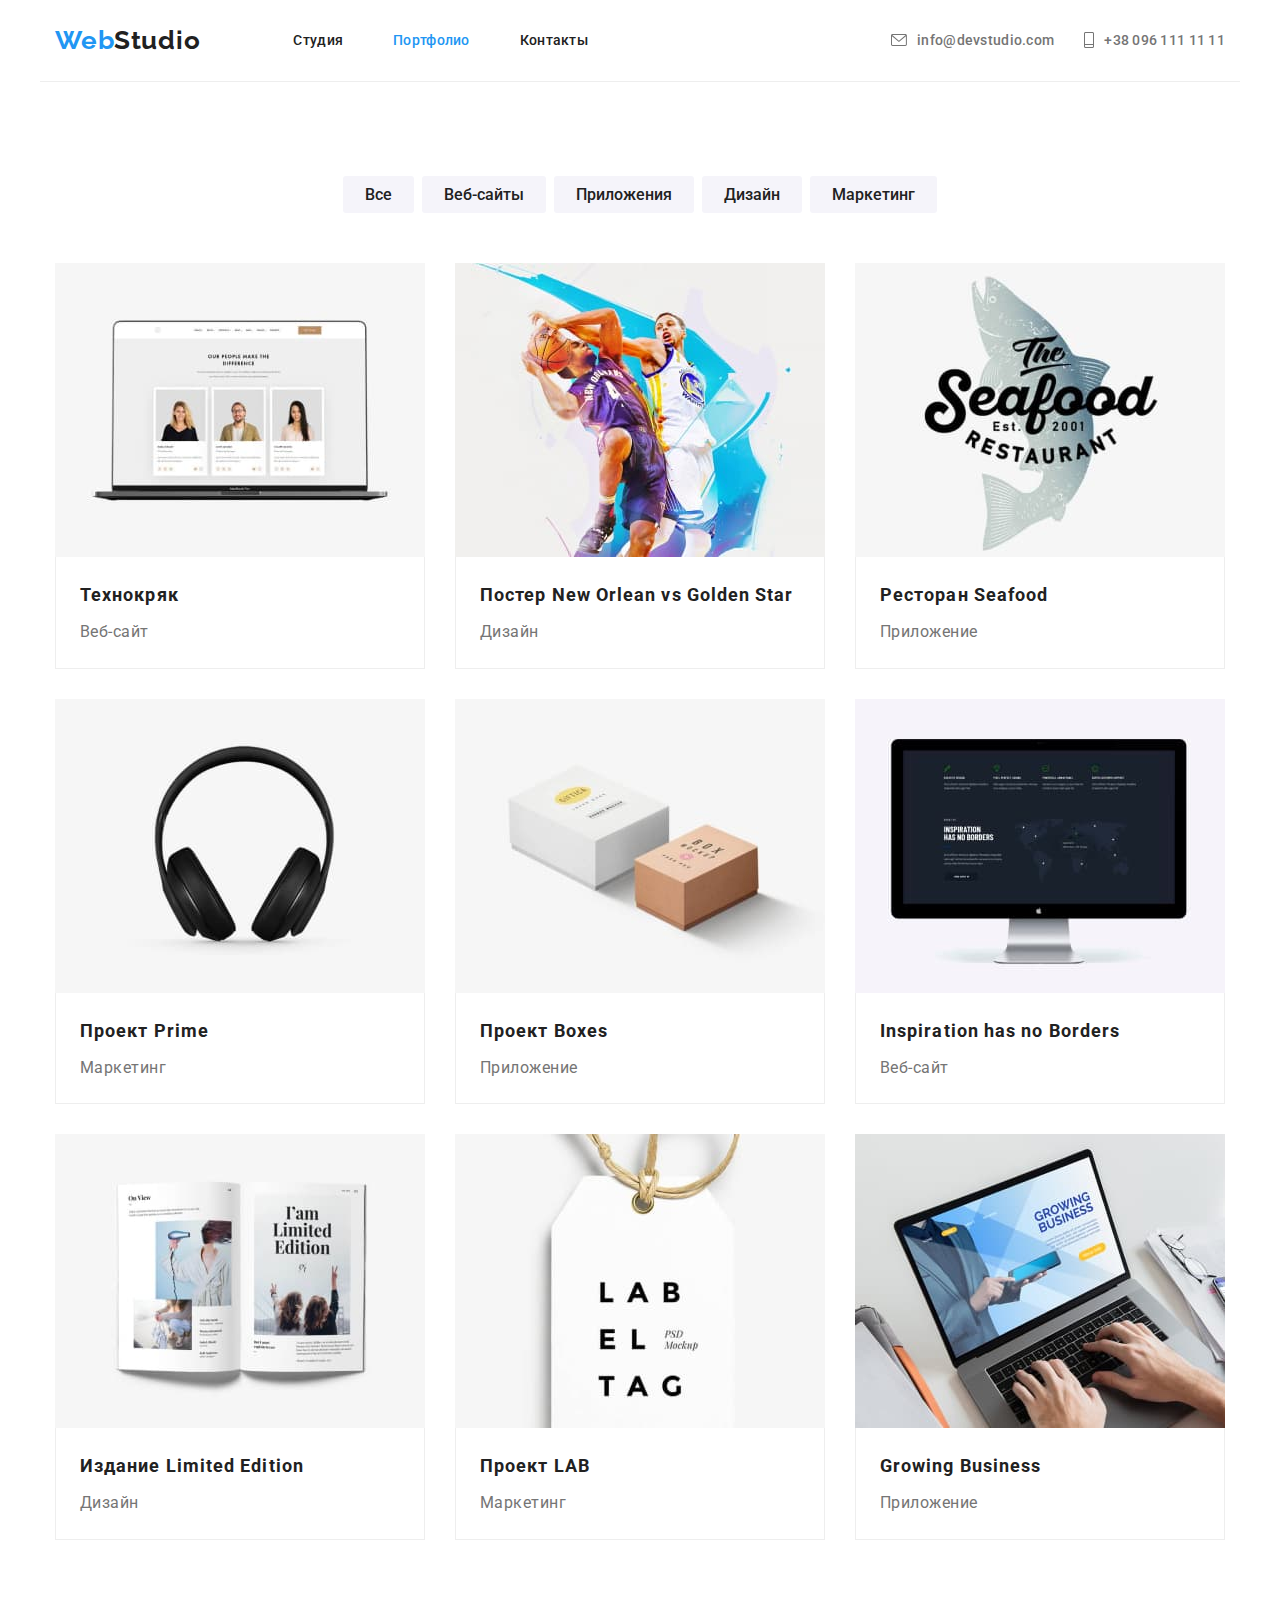
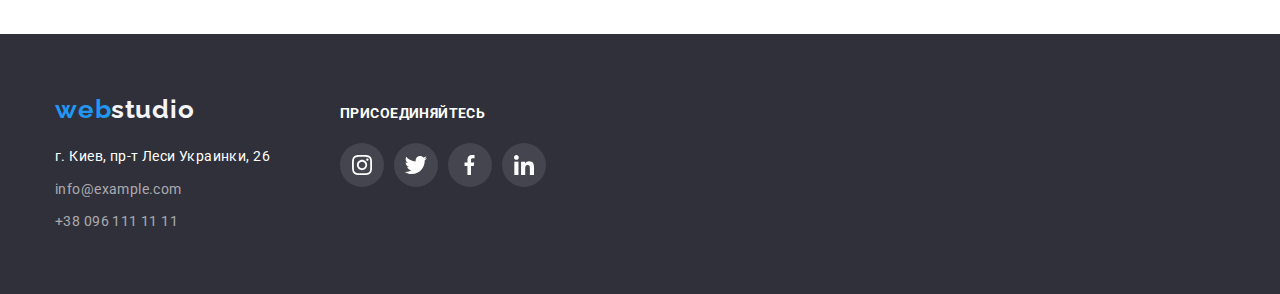
==== portfolio.html @ 308a7eef "структура сайта" ====
<!DOCTYPE html>
<html lang="ru">
<head>
    <meta charset="UTF-8">
    <meta http-equiv="X-UA-Compatible" content="IE=edge">
    <meta name="viewport" content="width=device-width, initial-scale=1.0">
    <title>portfolio</title>
    <link href="https://fonts.googleapis.com/css2?family=Raleway:wght@700&family=Roboto:wght@400;500;700;900&display=swap"
        rel="stylesheet">
    <link rel="stylesheet" href="https://cdnjs.cloudflare.com/ajax/libs/modern-normalize/1.1.0/modern-normalize.min.css">
    <link rel="stylesheet" href="./css/style.css">
</head>
<body class="page">

    <!-- Шапка сайта-->
<header class="header">
    <div class="container header">
    <nav class="main-nav">

        <a href="./index.html"> 
            <span class="logo-accent" >Web</span>
            <span class="logo-black" >Studio</span>
        </a>

        <ul class="site-nav">
            <li class="item"><a class="link" href="./index.html">Студия</a></li>
            <li class="item"><a id="portfolio" class="link" href="./portfolio.html">Портфолио</a></li>
            <li class="item"><a class="link" href="">Контакты</a></li>
        </ul>
    </nav>
    <ul class="contact ">
        <li class="contact-list">
            <a class="contact-link" href="mailto:info@devstudio.com">
                <svg class="icon-massage" width="16px" height="12px">
                    <use class="icon-contact " href="./images/icons.svg/contact.svg#massage" height:20px> </use>
                </svg>
                info@devstudio.com
            </a>
        </li>
    
        <li class="contact-list">
            <a class="contact-link" href="tel:+380961111111">
                <svg class="icon-massage" width="10" height="16px">
                    <use class="icon-contact" href="./images/icons.svg/contact.svg#telefon"></use>
                </svg>
                +38 096 111 11 11
            </a>
        </li>
    </ul>
</div>
</header>
    <main>
        <!-- Фильтр-->
    <section class="section">
        <div class="container">
        <h1 class="section-title visually-hidden">Фильтр</h1>
    <ul class="flex-button">
        <li class="item"><button class="buttons" type="button">Все</button></li>
        <li class="item"><button class="buttons" type="button">Веб-сайты</button></li>
        <li class="item"><button class="buttons" type="button">Приложения</button></li>
        <li class="item"><button class="buttons" type="button">Дизайн</button></li>
        <li class="item"><button class="buttons" type="button">Маркетинг</button></li>
    </ul>

            <ul class="features">
                <li class="flex-element">
                    <a class="flex-link" href="./index.html">
                        <img src="./images/images-portfiloi/1.jpg" alt="Ноутбук с загруженным веб-сайтом" width="370" height="294">
                        <div class="box">
                            <h2 class="features-title">Технокряк</h2>
                            <p class="features-text">Веб-сайт</p>
                        </div>
                    </a>
                </li>
            
                <li class="flex-element">
                    <a class="flex-link" href="./index.html">
                        <img src="./images/images-portfiloi/2.jpg" alt="2 баскетбольных игрока" width="370" height="294">
                        <div class="box">
                            <h2 class="features-title">Постер New Orlean vs Golden Star</h2>
                            <p class="features-text">Дизайн</p>
                        </div>
                    </a>
                </li>
            
                <li class="flex-element">
                    <a class="flex-link" href="./index.html">
                        <img src="./images/images-portfiloi/3.jpg" alt="Рыба с названием" width="370" height="294">
                        <div class="box">
                            <h2 class="features-title">Ресторан Seafood</h2>
                            <p class="features-text">Приложение</p>
                        </div>
                    </a>
                </li>
            
                <li class="flex-element">
                    <a class="flex-link" href="./index.html">
                        <img src="./images/images-portfiloi/4.jpg" alt="Наушники" width="370" height="294">
                        <div class="box">
                            <h2 class="features-title">Проект Prime</h2>
                            <p class="features-text">Маркетинг</p>
                        </div>
                    </a>
                </li>
            
                <li class="flex-element">
                    <a class="flex-link" href="./index.html">
                        <img src="./images/images-portfiloi/5.jpg" alt="Белая и коричневая коробки" width="370" height="294">
                        <div class="box">
                            <h2 class="features-title">Проект Boxes</h2>
                            <p class="features-text">Приложение</p>
                        </div>
                    </a>
                </li>
            
                <li class="flex-element">
                    <a class="flex-link" href="./index.html">
                        <img src="./images/images-portfiloi/6.jpg" alt="Компютер Mac с загруженой веб-страницей" width="370"
                            height="294">
                        <div class="box">
                            <h2 class="features-title">Inspiration has no Borders</h2>
                            <p class="features-text">Веб-сайт</p>
                        </div>
                    </a>
                </li>
            
                <li class="flex-element">
                    <a class="flex-link" href="./index.html">
                        <img src="./images/images-portfiloi/7.jpg" alt="Журнал" width="370" height="294">
                        <div class="box">
                            <h2 class="features-title">Издание Limited Edition</h2>
                            <p class="features-text">Дизайн</p>
                        </div>
                    </a>
                </li>
            
                <li class="flex-element">
                    <a class="flex-link"  href="./index.html">
                        <img src="./images/images-portfiloi/8.jpg" alt="Визитка" width="370" height="294">
                        <div class="box">
                            <h2 class="features-title">Проект LAB</h2>
                            <p class="features-text">Маркетинг</p>
                        </div>
                    </a>
            
                </li>
            
                <li class="flex-element">
                    <a class="flex-link" href="./index.html">
                        <img src="./images/images-portfiloi/9.jpg" alt="Человек за ноутбуком" width="370" height="294">
                        <div class="box">
                            <h2 class="features-title">Growing Business</h2>
                            <p class="features-text">Приложение</p>
                        </div>
                    </a>
                </li>
            </ul>
        </div>
    </section>
        <!--Список-->

   </main>

   <!-- Футер-->
   <footer class="footer">
    <div class="container container-footer">

        <div class="lili">
        <a href="./index.html">
            <span class="logo-accent">web</span>
            <span class="logo-white">studio</span>
        </a>
    <address class="address">
        <ul class="footer-list">
          <li class="item"><a class="adress" target="_blank" rel="noopener noreferrer">г. Киев, пр-т
              Леси Украинки, 26</a> </li>
          <li class="item"><a class="info" href="mailto:info@devstudio.com">info@example.com</a> </li>
          <li class="item"><a class="info" href="tel:+380961111111">+38 096 111 11 11</a> </li>
        </ul>
        </div>

        <div class="lele">
            <h2 class="title-footer">Присоединяйтесь</h2>
        <ul class="socials-list">
            
        <li class="socials-li">
            <a class="link-footer" href="">
        <svg class="icon-footer" wight="20px" height="20px">
            <use href="./images/icons.svg/networks.svg#instagram"> </use>
        </svg>
            </a>
        </li>


        <li class="socials-li">
            <a class="link-footer" href="">
        <svg class="icon-footer" wight="20px" height="20px" >
            <use href="./images/icons.svg/networks.svg#twitter">  </use>
        </svg>
            </a>
        </li>
        
        <li class="socials-li">
            <a class="link-footer" href="">
            <svg class="icon-footer" wight="20px" height="20px" >
                <use href="./images/icons.svg/networks.svg#facebook"> </use>
            </svg>
            </a>
        </li>

        <li class="socials-li">
            <a class="link-footer" href="">
            <svg class="icon-footer" wight="20px" height="20px" >
                <use href="./images/icons.svg/networks.svg#linkedin"></use>
            </svg>
            </a>

        </li>
        </ul>
    </div>
</div>
     </footer>
</body>
</html>
---- css/style.css ----
/* Основной цвет текста  color: #212121;      --title-text-color:#212121; */
/* вторичный текст контакты,абзац  color: #757575; --primari-text-color: #757575; */
/* цвет фона background: #FFFFFF;        --primari-white-color:#FFFFFF;*/
/* контакты в футере    --contact-footer: rgba(255, 255, 255, 0.6); */
/* цвет кнопок background: --accent-color: #2196F3;*/
/* цвет героя и футера     --hero-bgrcolor: #2F303A; */
/* фон кнопки в фильтре --button-filter: #F5F4FA; */
/* Кнопка героя ховер  --hover-button: #188ce8; */
/* border-box --border-box: #EEEEEE; */


:root {
--title-text-color: #212121;
--primari-text-color: #757575;
--primari-white-color:#FFFFFF;
--contact-footer: rgba(255, 255, 255, 0.6);
--accent-color: #2196F3;
--hero-bgrcolor: #2F303A;
--button-filter: #F5F4FA;
--hover-button: #188ce8;
--border-box: #EEEEEE;
--var--bg-icon: #afb1b8;
}


.page {
background-color: var(--primari-white-color);
color: var(--primari-text-color);
font-family: Roboto, sans-serif;
font-weight: 400;
font-size: 14px;
line-height: 1.17;
letter-spacing: 0.03em;
}


ul {
    list-style: none;
}


/* утилиты */

.container {
    width: 1200px;
    /* outline: 2px solid; */
    padding-left: 15px;
    padding-right: 15px;
    margin-left: auto;
    margin-right: auto;
}

.list {
    margin: 0;
    padding: 0;
    list-style: none;
}

/* Main-nav */
.main-nav {
    display: flex;
    align-items: center;
    justify-content: space-evenly;
}



/* header */

.container.header {
        display: flex;
        align-items: center;
        border-bottom: 1px solid var(--border-box);
}



.logo-accent,
.logo-black,
.logo-white {
    font-family: Raleway, sans-serif;
    font-weight: 700;
    font-size: 26px;
    line-height: 1.2;
    letter-spacing: 0.03em;
}

.logo-link:focus{
    fill: red;
}

.logo-accent {
    color: var(--accent-color);
    margin-right: -4px;
}
.logo-black {
    color: var(--title-text-color);
}

.logo-white {
    color: var(--button-filter);
}

/* site nav  */

.site-nav {
margin-bottom: 0;
margin-top: 0;
padding-left: 0;
display: flex;
margin-left: 93px;

}

/* .site-nav .item {
    background-color: tomato;
    
} */

.site-nav .item:not(:last-child) {
    margin-right: 50px;

}

.site-nav .link {
    color: var(--title-text-color);
    display: block;
    padding-top: 32px;
    padding-bottom: 32px;
    font-weight: 500;
    font-size: 14px;
    line-height: 1.2;
    letter-spacing: 0.02em;
}


.site-nav .link:hover,
.site-nav .link:focus {
    color: var(--accent-color);
}



#studio {
    color: var(--accent-color);
}

#portfolio {
    color: var(--accent-color);
}


/* Contact */


.contact {
    display: inline-flex;
    align-items: center;
    margin-bottom: 0;
    margin-top: 0;
    padding-left: 0;
    margin-left: auto;
    
}





.contact .item {
    padding: 32px 0px;
    margin: 0;

}

li.item.items {

    display: inline-flex;
    align-items: center;
}

.contact .contact-list + .contact-list {
    margin-left: 30px;
}


a.contact-link:hover,
.contact-link:focus {
    color: #188ce8;
    fill: #188ce8;
    /* background-color: #188ce8; */
}


/* .contact-link:hover {
    color: var(--accent-color);
} */

.contact-link{
    display: flex;
    align-items: center;
    color: #757575;
    fill: #757575;
    padding-top: 32px;
    padding-bottom: 32px;
    font-weight: 500;
        font-size: 14px;
        line-height: 16px;
        letter-spacing: 0.02em;
    
}


.icon-massage {
    margin-right: 10px;
    /* fill: currentColor; */
}


/* .items::before {
    display: inline-block;
    content: '';
    margin-right: 10px;
    width: 20px;
    height: 20px;
    background-size: contain;
    background-repeat:no-repeat;
    background-position: center;
}

li.item.items::before {
    fiil: red;
} */


/* .items:nth-child(1)::before {
    background-image: url(../images/icons.svg/massage.svg);
    width: 16px;
    height: 12px;
    
}



.items:nth-child(2)::before {
    background-image: url(../images/icons.svg/telefon.svg);
    width: 10px;
    height: 16px;
} */



/* .flex-feature::before {
    display: block;
    content: '';
    height: 120px;
    margin-bottom: 30px;
    background-size: 65.32px, contain;
    background-repeat: no-repeat;
    background-position: center;
    background-color: #F5F4FA;
} */







a {
    text-decoration: none
}

h1,
h2,
h3,
p {
    margin: 0;
}


/* Герой index */

.hero {
text-align: center;
padding-top: 200px;
padding-bottom: 200px;
margin-left: auto;
margin-right: auto;
background: #C4C4C4;
background-image: linear-gradient(to right,
rgba(47, 48, 58, 0.4),
rgba(47, 48, 58, 0.4)
), url(../images/images-portfiloi/hero.png);
background-repeat: no-repeat;
background-position: center;
background-size: cover;
max-width: 1600px;

}

.hero-title {
    color: var(--primari-white-color);
    font-weight: 900;
    font-size: 44px;
    line-height: 1.4;
    letter-spacing: 0.06em;
    text-align: center;
    text-transform: uppercase;
    width: 696px;
    margin-left: auto;
    margin-right: auto;
    margin-bottom: 30px;
}

/* Кнопки */

.flex-button .item + .item {
    margin-left: 8px;
}


.flex-button {
    display:flex;
    margin: 0;
    padding-left: 0;
    justify-content: center;
    margin-bottom: 50px;
    
}




.button {
    width: 200px;
    height: 50px;
    background-color: var(--accent-color);
    color: var(--primari-white-color);
    display: inline-block;
    font-weight: 700;
    font-size: 16px;
    line-height: 1.9;
    align-items: center;
    text-align: center;
    letter-spacing: 0.06em;
    cursor: pointer;
    border: none;
    border-radius: 3px;
}

.button:hover,
.buttons:focus{
background-color: var(--hover-button)
}



/* section */


.section-title {
    color: var(--title-text-color);
    margin-top: 0;
    margin-bottom: 50px;
    text-align: center;
}


h2 {
    margin-top: 0;
    font-weight: 700;
    font-size: 36px;
}



/* Преимущество компании  */



.feature-list {
    display: flex;

}

.feature-list .flex-feature + .flex-feature {
    margin-left: 30px;
}

.container-feature {
display: inline-flex;
align-items: center;
justify-content: center;
background: #F5F4FA;
border-radius: 4px;
width: 270px;
height: 120px;
margin-bottom: 30px;
}





/* .flex-feature::before {
    display: block;
    content: '';
    height: 120px;
    margin-bottom: 30px;
    background-size: 65.32px, contain;
    background-repeat: no-repeat;
    background-position: center;
    background-color: #F5F4FA;
} */

/* .flex-feature:nth-child(1)::before {
    background-image: url("../images/icons.svg/antena.svg");
}

.flex-feature:nth-child(2)::before {
    background-image: url("../images/icons.svg/clock\ .svg");
}

.flex-feature:nth-child(3)::before {
    background-image: url("../images/icons.svg/televizor.svg");
}

.flex-feature:nth-child(4)::before {
    background-image: url("../images/icons.svg/astronautfull.svg");
} */

.section .title {
    color: var(--title-text-color);
    margin-top: 0;
    margin-bottom: 10px;
    font-weight: 700;
    font-size: 14px;
    line-height: 1.2;
    letter-spacing: 0.03em;
    text-transform: uppercase;
}

.visually-hidden {
position: absolute;
white-space: nowrap;
width: 1px;
height: 1px;
overflow: hidden;
border: 0;
padding: 0;
clip: rect(0 0 0 0);
clip-path: inset(50%);
margin: -1px;
}
/* Section work */


.section {
    padding-top: 94px;
    padding-bottom: 94px;
}



.section.work {
    padding-top: 0;

}

.work-list {
display: flex;
}

.position-container {
    position: relative;

}

.flex-item {

width: 370px;
}

/* .work-list .flex-item + .flex-item{
    margin-left: 30px;
} */

.position-container:nth-child(+n + 2) {
    margin-left: 30px;
}

.position-list {
display: flex;
justify-content: center;
align-items: center;
width: 100%;
height: 72px;
bottom: 0;
position: absolute;
background: rgba(47, 48, 58, 0.8);
color: var(--primari-white-color);
/* opacity: 0; */



/* display: flex;
font-weight: 700;
font-size: 14px;
line-height: 1.2px;
letter-spacing: 0.03em;
text-transform: uppercase;
color: #FFFFFF;
width: 205px;
height: 16px;
left: 90px;
right: 90px;
bottom: 27px;
transform: translate(-50%, -50%);
position: absolute;
background:#188ce8; */


}

/* .position-container:hover .position-list {
    opacity: 1;
} */




    /* Section team */



.team-list {
    display: flex;
    text-align: center;
}

.flex-team {
    width: 270px;
    box-shadow: 0px 2px 3px 1px rgba(0, 0, 0, 0.14);
}

.section.team .flex-team + .flex-team {
    margin-left: 30px;

}

.section.team {
    background-color: var(--button-filter);
}


.staff {
padding: 30px 32px;
background-color: #FFFFFF;

}

img {
    display: block;
}




.team-title {
    color: var(--title-text-color);
    font-weight: 500;
    font-size: 16px;
    line-height: 1.2;
    text-align: center;
    letter-spacing: 0.03em;
    margin-top: 0;
    margin-bottom: 10px;
}

.feature-text {
font-size: 14px;
line-height: 1.71;
letter-spacing: 0.03em;
color: #757575;
}

.text {
font-size: 16px;
line-height: 1.2;
letter-spacing: 0.03em;
margin-top: 0;
margin-bottom: 16px;
}

.flex-team .socials-links:not(:last-child) {
margin-right: 10px;
}

.socials-links {
display: inline-flex;
align-items: center;
justify-content: center;
width: 44px;
height: 44px;
border-radius: 50px;
fill: #AFB1B8;;
}

.socials-list {
display: flex;
justify-content: center;
align-items: baseline;
padding-left: 0;
margin: 0;
}

.socials-li:not(:last-child) {
    margin-right: 10px;

}

.socials-links:hover,
.socials-links:focus {
    fill: white;
    background-color: #188ce8;
}


/* PORTFOLIO */


.features {
display: flex;
flex-wrap: wrap;
padding: 0;
margin: 0;
    /* background-color: teal; */
}

.flex-element {
margin-right: 30px;

}

.flex-element:nth-child(-n + 6) {
    margin-bottom: 30px;
}

.flex-element:nth-child(3n) {
    margin-right: 0;
}

.flex-link{
display: block;
}

.flex-link:hover{
box-shadow: 0px 2px 3px 1px rgb(0 0 0 / 14%);
}


.box {
padding: 20px 24px;
border-right: 1px solid var(--border-box);
border-bottom: 1px solid var(--border-box);
border-left: 1px solid var(--border-box);
width: 370px;
}




.features-title {
    margin: 0;
    margin-bottom: 4px;
    margin-right: auto;
}




.features .features-title {
    color: var(--title-text-color);
    font-weight: 700;
    font-size: 18px;
    margin-left:auto;
    text-align: left;
    line-height: 2;
    letter-spacing: 0.06em;
}

.features .features-text {
    color: var(--primari-text-color);
    font-size: 16px;
    line-height: 1.9;
    letter-spacing: 0.03em;
    margin: 0;
}

/* Фильтр */

/* Нужно ли мне применять єтот код?? */

/* .button {
    color: var(--primari-white-color);
    background-color: var(--accent-color);
    font-weight: 700;
    font-size: 16px;
    line-height: 1.88;
    letter-spacing: 0.06em;
    cursor: pointer;
    text-align: center;
}

.button:hover,
.button:focus {
    background-color: var(--hover-button);
} */

.section .item {

}





.buttons {
background-color: var(--button-filter);
color: var(--title-text-color);
padding: 6px 22px;
font-weight: 500;
font-size: 16px;
line-height: 1.6;
cursor: pointer;
text-align: center;
border: none;
border-radius: 3px;
}



.buttons:hover,
.buttons:focus {
    background-color: var(--accent-color);
    color: var(--primari-white-color);
    box-shadow: 0px 2px 2px 0px #0000001f, 0px 1px 2px 0px #00000014, 0px 3px 1px 0px #0000001a;
}

/* Clients */

.client {
    padding-bottom: 94px;
    padding-top: 94px;
    
}

.clients {
    display: flex;
    justify-content: center;
    align-items: center;
    margin: 0;
    padding-left: 0px;

    
}

/* .clients > .item {
border: 1px solid var(--var--bg-icon);
} */

.clients .item:not(:last-child) {
    margin-right: 30px;
}

.clients .item {
width: 170px;
height: 92px;

}

.client .links {
display: flex;
justify-content: center;
align-items: center;
width: 170px;
height: 92px;
fill: var(--var--bg-icon);
border: 1px solid var(--var--bg-icon);
border-radius: 3px;
}







.clients .links:hover,
.clients .links:focus {
fill: #188ce8;
border: 1px solid var(--accent-color);
}






/* .links:hover {
fill: var(--accent-color);

} */


/* .clients .item:hover,
.clients .item:focus {
fill: var(--accent-color);
border: 1px solid var(--accent-color);
}  */

/* footer */



.footer {
    padding-top: 60px;
    padding-bottom: 60px;
}


.footer-list {
    padding: 0;
    margin: 0;
}

.footer-list .item {
    margin-bottom: 9px;
    
}
.footer-list .item:last-child {
    margin-bottom: 0;
}


.address {
    margin-top: 20px;
    font-style: normal;
}


.footer .adress {
    color: var(--primari-white-color);
    font-size: 14px;
    line-height: 1.7;
    letter-spacing: 0.03em;
    margin-top: 20px;
    
}

.footer {
background-color: var(--hero-bgrcolor);
}

.footer .info {
color: var(--contact-footer);
    font-size: 14px;
    line-height: 1.7;
    letter-spacing: 0.03em;
}

.info:hover{
    color: var(--accent-color);
}


.container-footer {
    display: flex;
    align-items: baseline;
}


.title-footer {
margin: 0;
margin-bottom: 20px;
color: var(--primari-white-color);
font-size: 14px;
line-height: 1.4;
text-transform: uppercase;
}

.link-footer {
display: flex;
align-items: center;
width: 44px;
height: 44px;
fill: var(--primari-white-color);
background-color: rgba(255, 255, 255, 0.1);
border-radius: 50px;
}

.icon-footer {
/* width: 44px;
height: 44px; */

}

.red {
    fill: red;
}

.link-footer:hover,
.link-footer:focus {
    background-color:#188ce8;
    fill: white;
}

.lele{
    margin-left: 70px;
}
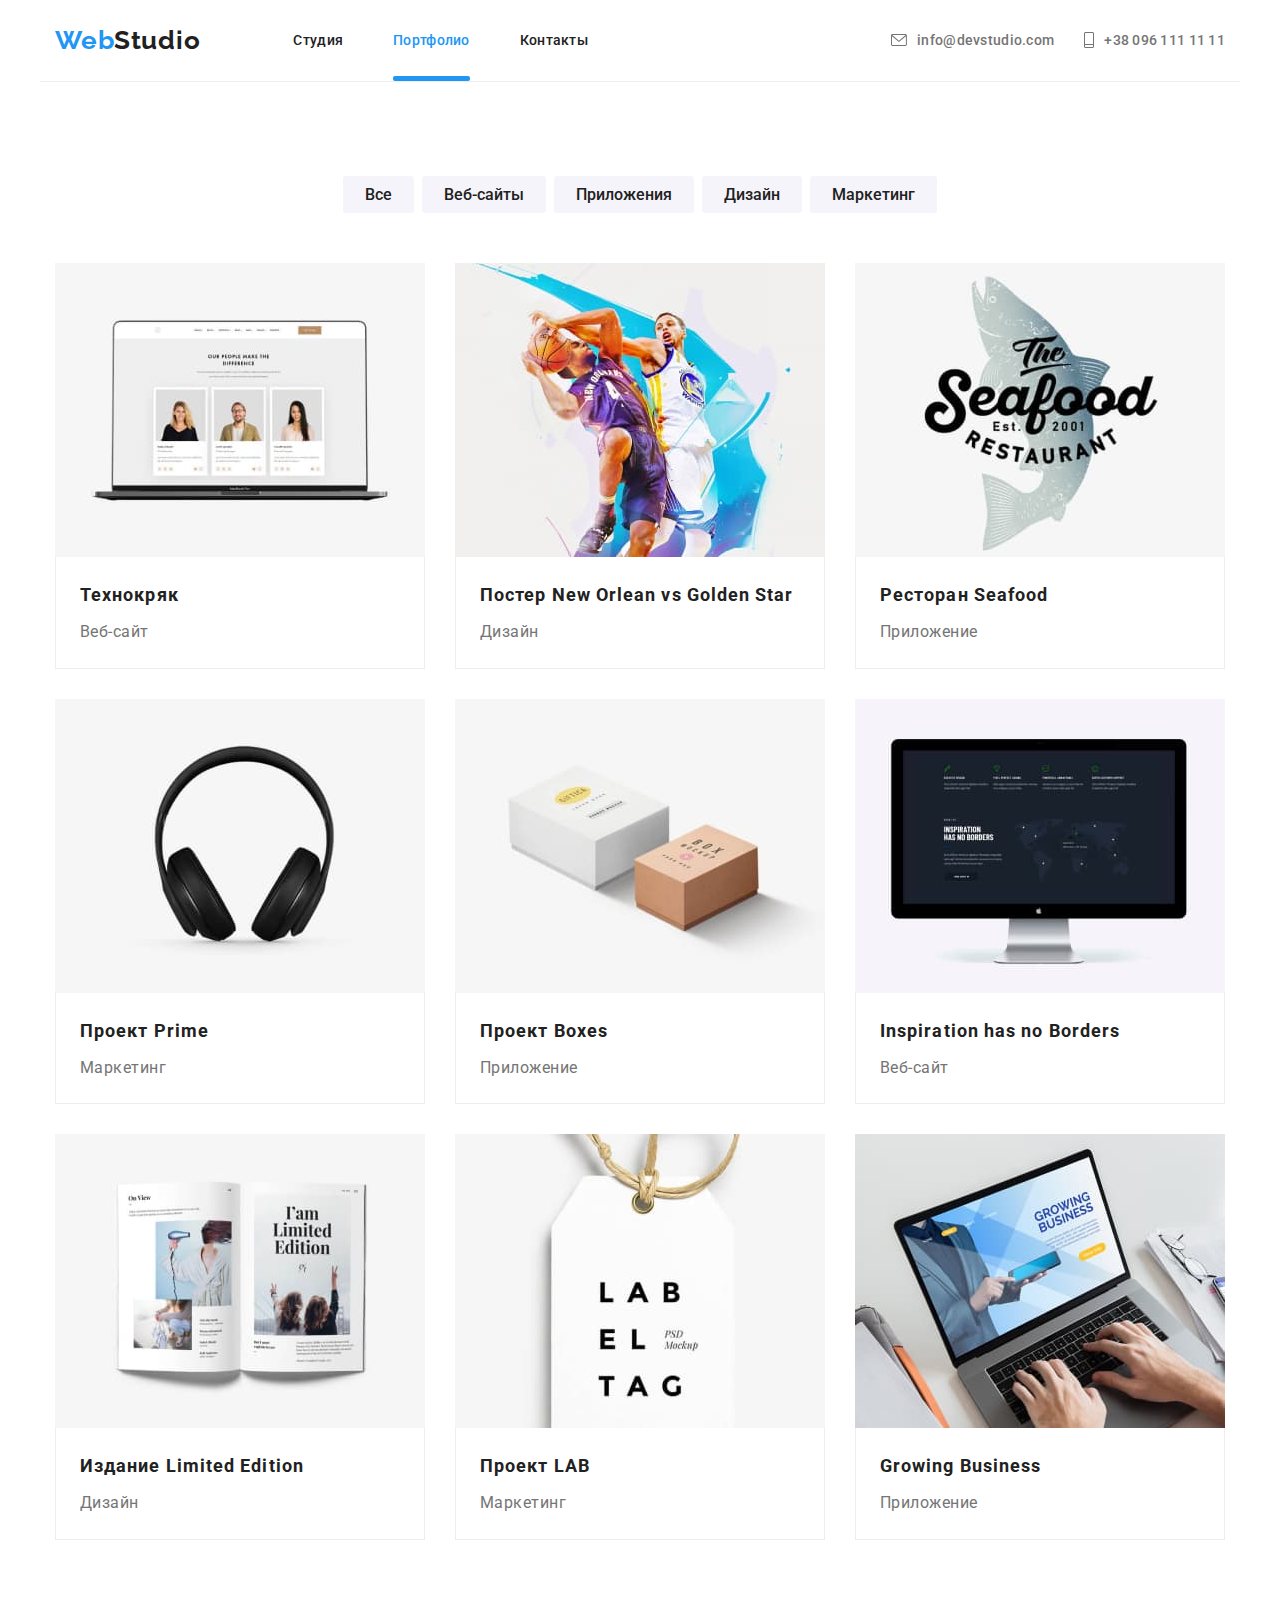
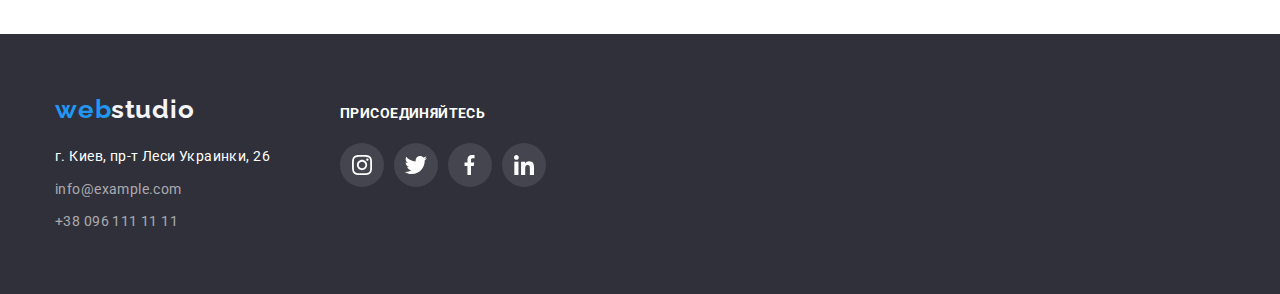
==== commit f23172d1: "Добавление анимации на кнопки + портфолио анимация карточки всплывающие окно снизу" ====
--- a/portfolio.html
+++ b/portfolio.html
@@ -24,7 +24,7 @@
 
         <ul class="site-nav">
             <li class="item"><a class="link" href="./index.html">Студия</a></li>
-            <li class="item"><a id="portfolio" class="link" href="./portfolio.html">Портфолио</a></li>
+            <li class="item"><a id="portfolio" class="link dede" href="./portfolio.html">Портфолио</a></li>
             <li class="item"><a class="link" href="">Контакты</a></li>
         </ul>
     </nav>
@@ -65,8 +65,14 @@
             <ul class="features">
                 <li class="flex-element">
                     <a class="flex-link" href="./index.html">
+                        <div class="box1">
                         <img src="./images/images-portfiloi/1.jpg" alt="Ноутбук с загруженным веб-сайтом" width="370" height="294">
-                        <div class="box">
+                        <p class="paragraph">Ресурс предлагает комплексные предложения с разным уровнем функционала и сервисов. Все это позволит
+                            посетителю получить
+                            исчерпывающие сведения о компании или частном лице.</p>
+                        </div>
+
+                        <div class="box2">
                             <h2 class="features-title">Технокряк</h2>
                             <p class="features-text">Веб-сайт</p>
                         </div>
@@ -75,8 +81,14 @@
             
                 <li class="flex-element">
                     <a class="flex-link" href="./index.html">
-                        <img src="./images/images-portfiloi/2.jpg" alt="2 баскетбольных игрока" width="370" height="294">
-                        <div class="box">
+<div class="box1">
+<img src="./images/images-portfiloi/2.jpg" alt="2 баскетбольных игрока" width="370" height="294">
+<p class="paragraph">Ресурс предлагает комплексные предложения с разным уровнем функционала и сервисов. Все это позволит
+    посетителю получить
+    исчерпывающие сведения о компании или частном лице.</p>
+</div>
+
+                        <div class="box2">
                             <h2 class="features-title">Постер New Orlean vs Golden Star</h2>
                             <p class="features-text">Дизайн</p>
                         </div>
@@ -85,8 +97,16 @@
             
                 <li class="flex-element">
                     <a class="flex-link" href="./index.html">
+                        <div class="box1">
                         <img src="./images/images-portfiloi/3.jpg" alt="Рыба с названием" width="370" height="294">
-                        <div class="box">
+                            <p class="paragraph">Ресурс предлагает комплексные предложения с разным уровнем функционала и сервисов. Все это
+                                позволит
+                                посетителю получить
+                                исчерпывающие сведения о компании или частном лице.</p>
+                        </div>
+                        
+                        
+                        <div class="box2">
                             <h2 class="features-title">Ресторан Seafood</h2>
                             <p class="features-text">Приложение</p>
                         </div>
@@ -95,8 +115,15 @@
             
                 <li class="flex-element">
                     <a class="flex-link" href="./index.html">
-                        <img src="./images/images-portfiloi/4.jpg" alt="Наушники" width="370" height="294">
-                        <div class="box">
+                        <div class="box1">
+                            <img src="./images/images-portfiloi/4.jpg" alt="Наушники" width="370" height="294">
+                            <p class="paragraph">Ресурс предлагает комплексные предложения с разным уровнем функционала и сервисов. Все это
+                                позволит
+                                посетителю получить
+                                исчерпывающие сведения о компании или частном лице.</p>
+                        </div>
+                        
+                        <div class="box2">
                             <h2 class="features-title">Проект Prime</h2>
                             <p class="features-text">Маркетинг</p>
                         </div>
@@ -105,8 +132,15 @@
             
                 <li class="flex-element">
                     <a class="flex-link" href="./index.html">
-                        <img src="./images/images-portfiloi/5.jpg" alt="Белая и коричневая коробки" width="370" height="294">
-                        <div class="box">
+                        <div class="box1">
+                            <img src="./images/images-portfiloi/5.jpg" alt="Белая и коричневая коробки" width="370" height="294">
+                            <p class="paragraph">Ресурс предлагает комплексные предложения с разным уровнем функционала и сервисов. Все это
+                                позволит
+                                посетителю получить
+                                исчерпывающие сведения о компании или частном лице.</p>
+                        </div>
+                        
+                        <div class="box2">
                             <h2 class="features-title">Проект Boxes</h2>
                             <p class="features-text">Приложение</p>
                         </div>
@@ -115,9 +149,16 @@
             
                 <li class="flex-element">
                     <a class="flex-link" href="./index.html">
-                        <img src="./images/images-portfiloi/6.jpg" alt="Компютер Mac с загруженой веб-страницей" width="370"
-                            height="294">
-                        <div class="box">
+                        <div class="box1">
+                            <img src="./images/images-portfiloi/6.jpg" alt="Компютер Mac с загруженой веб-страницей" width="370" height="294">
+                            <p class="paragraph" >Ресурс предлагает комплексные предложения с разным уровнем функционала и сервисов. Все это
+                                позволит
+                                посетителю получить
+                                исчерпывающие сведения о компании или частном лице.</p>
+                        </div>
+                        
+                            
+                        <div class="box2">
                             <h2 class="features-title">Inspiration has no Borders</h2>
                             <p class="features-text">Веб-сайт</p>
                         </div>
@@ -126,8 +167,15 @@
             
                 <li class="flex-element">
                     <a class="flex-link" href="./index.html">
-                        <img src="./images/images-portfiloi/7.jpg" alt="Журнал" width="370" height="294">
-                        <div class="box">
+                        <div class="box1">
+                            <img src="./images/images-portfiloi/7.jpg" alt="Журнал" width="370" height="294">
+                            <p class="paragraph">Ресурс предлагает комплексные предложения с разным уровнем функционала и сервисов. Все это
+                                позволит
+                                посетителю получить
+                                исчерпывающие сведения о компании или частном лице.</p>
+                        </div>
+                        
+                        <div class="box2">
                             <h2 class="features-title">Издание Limited Edition</h2>
                             <p class="features-text">Дизайн</p>
                         </div>
@@ -136,19 +184,31 @@
             
                 <li class="flex-element">
                     <a class="flex-link"  href="./index.html">
+                        <div class="box1">
                         <img src="./images/images-portfiloi/8.jpg" alt="Визитка" width="370" height="294">
-                        <div class="box">
+                            <p class="paragraph">Ресурс предлагает комплексные предложения с разным уровнем функционала и сервисов. Все это
+                                позволит
+                                посетителю получить
+                                исчерпывающие сведения о компании или частном лице.</p>
+                        </div>
+
+                        <div class="box2">
                             <h2 class="features-title">Проект LAB</h2>
                             <p class="features-text">Маркетинг</p>
                         </div>
                     </a>
             
                 </li>
-            
-                <li class="flex-element">
-                    <a class="flex-link" href="./index.html">
-                        <img src="./images/images-portfiloi/9.jpg" alt="Человек за ноутбуком" width="370" height="294">
-                        <div class="box">
+                <li class="flex-element">
+                    <a class="flex-link" href="./index.html">
+                        <div class="box1">
+                            <img src="./images/images-portfiloi/9.jpg" alt="Человек за ноутбуком" width="370" height="294">
+                            <p class="paragraph">Ресурс предлагает комплексные предложения с разным уровнем функционала и сервисов. Все это
+                                позволит
+                                посетителю получить
+                                исчерпывающие сведения о компании или частном лице.</p>
+                        </div>
+                        <div class="box2">
                             <h2 class="features-title">Growing Business</h2>
                             <p class="features-text">Приложение</p>
                         </div>
@@ -165,7 +225,7 @@
    <footer class="footer">
     <div class="container container-footer">
 
-        <div class="lili">
+        <div>
         <a href="./index.html">
             <span class="logo-accent">web</span>
             <span class="logo-white">studio</span>
--- a/css/style.css
+++ b/css/style.css
@@ -20,6 +20,7 @@
 --hover-button: #188ce8;
 --border-box: #EEEEEE;
 --var--bg-icon: #afb1b8;
+--timing-function: cubic-bezier(0.4, 0, 0.2, 1);
 }
 
 
@@ -31,6 +32,7 @@
 font-size: 14px;
 line-height: 1.17;
 letter-spacing: 0.03em;
+/* padding-top: 80px; */
 }
 
 
@@ -69,9 +71,21 @@
 
 .container.header {
         display: flex;
+
+        position: relative;
+        /* position: fixed;
+        width: 100%;
+        z-index: 2;
+        top: 0;
+        left: auto;
+        right: auto;
+        min-height: 80px;
+        background-color: white; */
         align-items: center;
         border-bottom: 1px solid var(--border-box);
 }
+
+
 
 
 
@@ -119,10 +133,13 @@
 
 .site-nav .item:not(:last-child) {
     margin-right: 50px;
-
-}
+    
+
+}
+
 
 .site-nav .link {
+    position: relative;
     color: var(--title-text-color);
     display: block;
     padding-top: 32px;
@@ -131,7 +148,11 @@
     font-size: 14px;
     line-height: 1.2;
     letter-spacing: 0.02em;
-}
+    transition: color 250ms var(--timing-function);
+    
+}
+
+
 
 
 .site-nav .link:hover,
@@ -139,6 +160,23 @@
     color: var(--accent-color);
 }
 
+
+.dede::after {
+    display: block;
+    position: absolute;
+    content: '';
+    bottom: 0;
+    width: 100%;
+    height: 5px;
+    background-color: var(--accent-color);
+    border-radius: 2px;
+transform: scaleX(t 1);
+    transition: 250ms var(--timing-function);
+}
+
+.dede:hover::after {
+transform: scaleX(1)
+}
 
 
 #studio {
@@ -188,6 +226,7 @@
 .contact-link:focus {
     color: #188ce8;
     fill: #188ce8;
+    
     /* background-color: #188ce8; */
 }
 
@@ -207,6 +246,7 @@
         font-size: 14px;
         line-height: 16px;
         letter-spacing: 0.02em;
+        transition: color 250ms var(--timing-function);
     
 }
 
@@ -347,6 +387,7 @@
     cursor: pointer;
     border: none;
     border-radius: 3px;
+    transition: background-color 250ms var(--timing-function);
 }
 
 .button:hover,
@@ -605,6 +646,7 @@
 height: 44px;
 border-radius: 50px;
 fill: #AFB1B8;;
+transition: background-color 250ms var(--timing-function);
 }
 
 .socials-list {
@@ -630,12 +672,75 @@
 /* PORTFOLIO */
 
 
+
+.box1 {
+position: relative;
+overflow: hidden;
+
+}
+
+.box1::before {
+    display: inline-block;
+    content: '';
+    width: 100%;
+    height: 100%;
+    background: rgba(33, 150, 243, 0.9);
+    position: absolute;
+    transform: translateY(+100%);
+    
+    transition: transform var(--timing-function) 250ms ;
+    /* opacity: 0; */
+}
+
+.flex-element:hover .box1::before {
+    transform: translateY(0);
+}
+
+.flex-element:hover .box1::before {
+    /* opacity: 1; */
+}
+
+.paragraph {
+    display: flex;
+    font-size: 18px;
+    line-height: 1.56;
+    letter-spacing: 0.03em;
+    align-items: center;
+    justify-content: center;
+    width: 100%;
+    height: 100%;
+    padding-left: 24px;
+    padding-right: 24px;
+    padding-top: 63px;
+    padding-bottom: 63px;
+    position: absolute;
+    bottom: 0;
+    color: var(--primari-white-color);
+    transform: translateY(+100%);
+    /* opacity: 0; */
+    transition: transform 250ms var(--timing-function);
+}
+
+.flex-element:hover .paragraph {
+    transform: translateY(0);
+}
+
+
+.box2 {
+    padding: 20px 24px;
+    border-right: 1px solid var(--border-box);
+    border-bottom: 1px solid var(--border-box);
+    border-left: 1px solid var(--border-box);
+    width: 370px;
+    
+}
+
 .features {
 display: flex;
 flex-wrap: wrap;
 padding: 0;
 margin: 0;
-    /* background-color: teal; */
+overflow: hidden;
 }
 
 .flex-element {
@@ -655,19 +760,10 @@
 display: block;
 }
 
-.flex-link:hover{
+.flex-link:hover,
+.flex-link:focus {
 box-shadow: 0px 2px 3px 1px rgb(0 0 0 / 14%);
 }
-
-
-.box {
-padding: 20px 24px;
-border-right: 1px solid var(--border-box);
-border-bottom: 1px solid var(--border-box);
-border-left: 1px solid var(--border-box);
-width: 370px;
-}
-
 
 
 
@@ -727,6 +823,8 @@
 
 
 .buttons {
+
+position: relative;
 background-color: var(--button-filter);
 color: var(--title-text-color);
 padding: 6px 22px;
@@ -737,7 +835,50 @@
 text-align: center;
 border: none;
 border-radius: 3px;
-}
+
+transition: background-color 250ms cubic-bezier(0.4, 0, 0.2, 1) ,
+color 250ms cubic-bezier(0.4, 0, 0.2, 1);
+}
+
+/* .buttons::before {
+    display: inline-block;
+    content: '';
+
+    width: 20px;
+    height: 20px;
+    margin-right: 5px;
+    
+    background-image: url(../images/icons.svg/antena.svg);
+    background-size: contain;
+    background-repeat: no-repeat;
+    transition: transform 250ms cubic-bezier(0.4, 0, 0.2, 1) ;
+}
+
+.buttons:hover::before {
+    transform: translateY(-35px);
+}
+
+.buttons::after {
+    position: absolute;
+    top: 50%;
+    left: 22px;
+    content: '';
+    width: 20px;
+    height: 20px;
+    display: inline-block;
+   
+    background-color: yellow;
+    background-image: url(../images/девушка.jpg);
+    background-size: contain;
+
+    transform: translateY(calc(-50% + 35px));
+    transition: transform 250ms cubic-bezier(0.4, 0, 0.2, 1);
+    
+}
+
+.buttons:hover::after {
+    transform: translateY(-50%);
+} */
 
 
 
@@ -789,6 +930,11 @@
 fill: var(--var--bg-icon);
 border: 1px solid var(--var--bg-icon);
 border-radius: 3px;
+transition: border 250ms var(--timing-function);
+}
+
+.logo-company {
+    transition: fill 250ms var(--timing-function);
 }
 
 
@@ -868,6 +1014,7 @@
     font-size: 14px;
     line-height: 1.7;
     letter-spacing: 0.03em;
+    transition: color 250ms var(--timing-function);
 }
 
 .info:hover{
@@ -898,7 +1045,10 @@
 fill: var(--primari-white-color);
 background-color: rgba(255, 255, 255, 0.1);
 border-radius: 50px;
-}
+transition: background-color 250ms var(--timing-function);
+}
+
+
 
 .icon-footer {
 /* width: 44px;
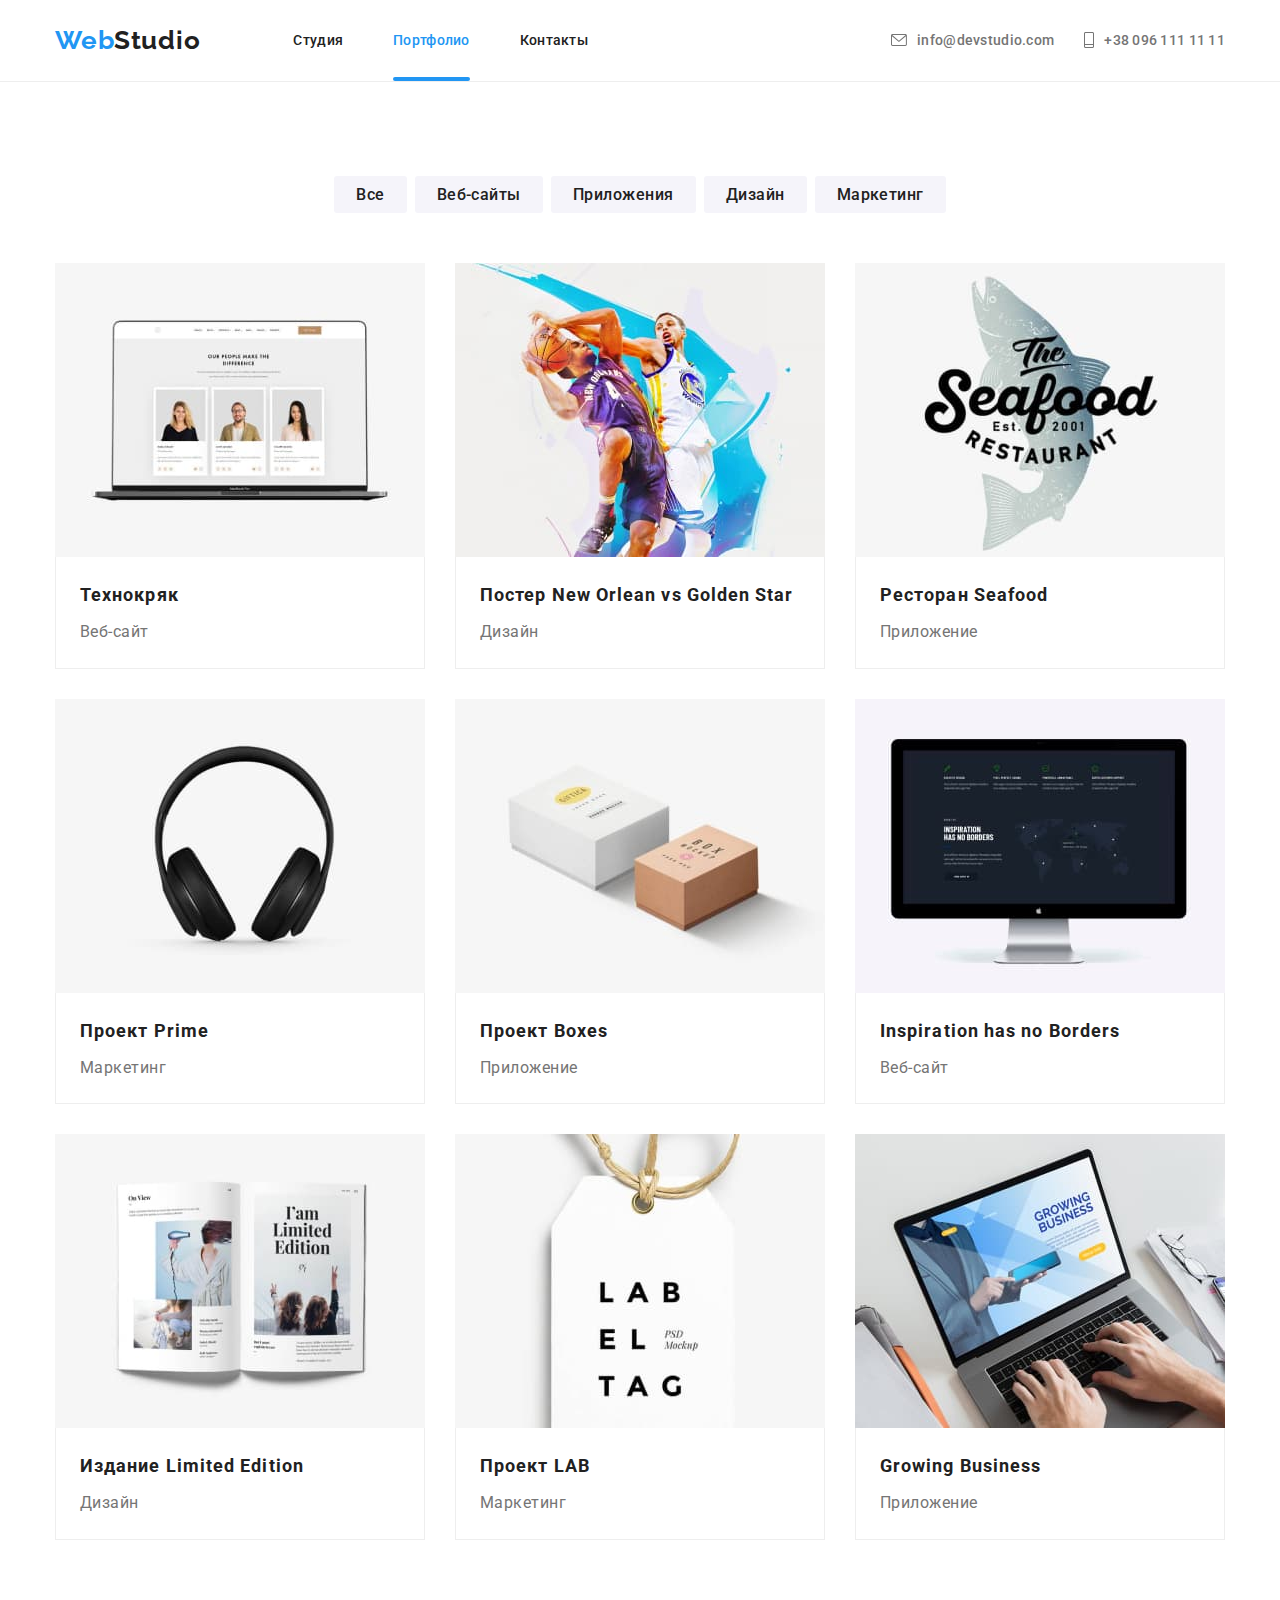
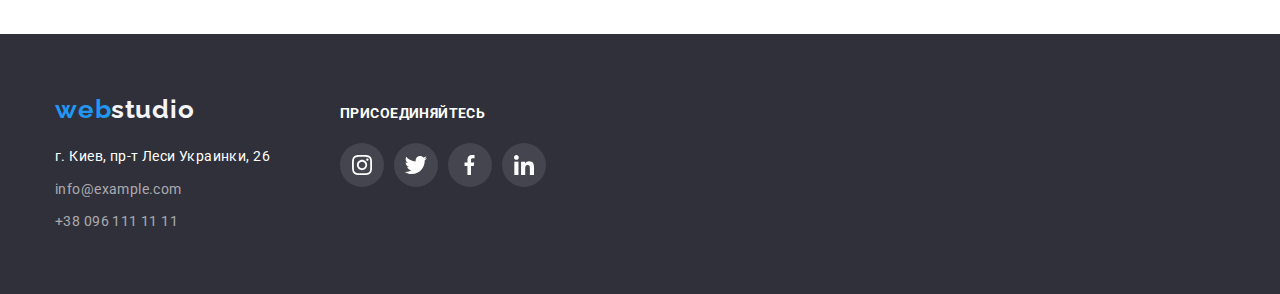
==== commit 6745cf19: "Готовое дз 5" ====
--- a/portfolio.html
+++ b/portfolio.html
@@ -10,11 +10,11 @@
     <link rel="stylesheet" href="https://cdnjs.cloudflare.com/ajax/libs/modern-normalize/1.1.0/modern-normalize.min.css">
     <link rel="stylesheet" href="./css/style.css">
 </head>
-<body class="page">
+<body>
 
     <!-- Шапка сайта-->
 <header class="header">
-    <div class="container header">
+    <div class="container headers">
     <nav class="main-nav">
 
         <a href="./index.html"> 
@@ -24,7 +24,7 @@
 
         <ul class="site-nav">
             <li class="item"><a class="link" href="./index.html">Студия</a></li>
-            <li class="item"><a id="portfolio" class="link dede" href="./portfolio.html">Портфолио</a></li>
+            <li class="item"><a id="portfolio" class="link strip" href="./portfolio.html">Портфолио</a></li>
             <li class="item"><a class="link" href="">Контакты</a></li>
         </ul>
     </nav>
@@ -65,14 +65,14 @@
             <ul class="features">
                 <li class="flex-element">
                     <a class="flex-link" href="./index.html">
-                        <div class="box1">
+                        <div class="features-description">
                         <img src="./images/images-portfiloi/1.jpg" alt="Ноутбук с загруженным веб-сайтом" width="370" height="294">
                         <p class="paragraph">Ресурс предлагает комплексные предложения с разным уровнем функционала и сервисов. Все это позволит
                             посетителю получить
                             исчерпывающие сведения о компании или частном лице.</p>
                         </div>
 
-                        <div class="box2">
+                        <div class="text-box">
                             <h2 class="features-title">Технокряк</h2>
                             <p class="features-text">Веб-сайт</p>
                         </div>
@@ -81,14 +81,14 @@
             
                 <li class="flex-element">
                     <a class="flex-link" href="./index.html">
-<div class="box1">
+<div class="features-description">
 <img src="./images/images-portfiloi/2.jpg" alt="2 баскетбольных игрока" width="370" height="294">
 <p class="paragraph">Ресурс предлагает комплексные предложения с разным уровнем функционала и сервисов. Все это позволит
     посетителю получить
     исчерпывающие сведения о компании или частном лице.</p>
 </div>
 
-                        <div class="box2">
+                        <div class="text-box">
                             <h2 class="features-title">Постер New Orlean vs Golden Star</h2>
                             <p class="features-text">Дизайн</p>
                         </div>
@@ -97,7 +97,7 @@
             
                 <li class="flex-element">
                     <a class="flex-link" href="./index.html">
-                        <div class="box1">
+                        <div class="features-description">
                         <img src="./images/images-portfiloi/3.jpg" alt="Рыба с названием" width="370" height="294">
                             <p class="paragraph">Ресурс предлагает комплексные предложения с разным уровнем функционала и сервисов. Все это
                                 позволит
@@ -106,7 +106,7 @@
                         </div>
                         
                         
-                        <div class="box2">
+                        <div class="text-box">
                             <h2 class="features-title">Ресторан Seafood</h2>
                             <p class="features-text">Приложение</p>
                         </div>
@@ -115,7 +115,7 @@
             
                 <li class="flex-element">
                     <a class="flex-link" href="./index.html">
-                        <div class="box1">
+                        <div class="features-description">
                             <img src="./images/images-portfiloi/4.jpg" alt="Наушники" width="370" height="294">
                             <p class="paragraph">Ресурс предлагает комплексные предложения с разным уровнем функционала и сервисов. Все это
                                 позволит
@@ -123,7 +123,7 @@
                                 исчерпывающие сведения о компании или частном лице.</p>
                         </div>
                         
-                        <div class="box2">
+                        <div class="text-box">
                             <h2 class="features-title">Проект Prime</h2>
                             <p class="features-text">Маркетинг</p>
                         </div>
@@ -132,7 +132,7 @@
             
                 <li class="flex-element">
                     <a class="flex-link" href="./index.html">
-                        <div class="box1">
+                        <div class="features-description">
                             <img src="./images/images-portfiloi/5.jpg" alt="Белая и коричневая коробки" width="370" height="294">
                             <p class="paragraph">Ресурс предлагает комплексные предложения с разным уровнем функционала и сервисов. Все это
                                 позволит
@@ -140,7 +140,7 @@
                                 исчерпывающие сведения о компании или частном лице.</p>
                         </div>
                         
-                        <div class="box2">
+                        <div class="text-box">
                             <h2 class="features-title">Проект Boxes</h2>
                             <p class="features-text">Приложение</p>
                         </div>
@@ -149,7 +149,7 @@
             
                 <li class="flex-element">
                     <a class="flex-link" href="./index.html">
-                        <div class="box1">
+                        <div class="features-description">
                             <img src="./images/images-portfiloi/6.jpg" alt="Компютер Mac с загруженой веб-страницей" width="370" height="294">
                             <p class="paragraph" >Ресурс предлагает комплексные предложения с разным уровнем функционала и сервисов. Все это
                                 позволит
@@ -158,7 +158,7 @@
                         </div>
                         
                             
-                        <div class="box2">
+                        <div class="text-box">
                             <h2 class="features-title">Inspiration has no Borders</h2>
                             <p class="features-text">Веб-сайт</p>
                         </div>
@@ -167,7 +167,7 @@
             
                 <li class="flex-element">
                     <a class="flex-link" href="./index.html">
-                        <div class="box1">
+                        <div class="features-description">
                             <img src="./images/images-portfiloi/7.jpg" alt="Журнал" width="370" height="294">
                             <p class="paragraph">Ресурс предлагает комплексные предложения с разным уровнем функционала и сервисов. Все это
                                 позволит
@@ -175,7 +175,7 @@
                                 исчерпывающие сведения о компании или частном лице.</p>
                         </div>
                         
-                        <div class="box2">
+                        <div class="text-box">
                             <h2 class="features-title">Издание Limited Edition</h2>
                             <p class="features-text">Дизайн</p>
                         </div>
@@ -184,7 +184,7 @@
             
                 <li class="flex-element">
                     <a class="flex-link"  href="./index.html">
-                        <div class="box1">
+                        <div class="features-description">
                         <img src="./images/images-portfiloi/8.jpg" alt="Визитка" width="370" height="294">
                             <p class="paragraph">Ресурс предлагает комплексные предложения с разным уровнем функционала и сервисов. Все это
                                 позволит
@@ -192,7 +192,7 @@
                                 исчерпывающие сведения о компании или частном лице.</p>
                         </div>
 
-                        <div class="box2">
+                        <div class="text-box">
                             <h2 class="features-title">Проект LAB</h2>
                             <p class="features-text">Маркетинг</p>
                         </div>
@@ -201,14 +201,14 @@
                 </li>
                 <li class="flex-element">
                     <a class="flex-link" href="./index.html">
-                        <div class="box1">
+                        <div class="features-description">
                             <img src="./images/images-portfiloi/9.jpg" alt="Человек за ноутбуком" width="370" height="294">
                             <p class="paragraph">Ресурс предлагает комплексные предложения с разным уровнем функционала и сервисов. Все это
                                 позволит
                                 посетителю получить
                                 исчерпывающие сведения о компании или частном лице.</p>
                         </div>
-                        <div class="box2">
+                        <div class="text-box">
                             <h2 class="features-title">Growing Business</h2>
                             <p class="features-text">Приложение</p>
                         </div>
--- a/css/style.css
+++ b/css/style.css
@@ -24,15 +24,14 @@
 }
 
 
-.page {
+body {
 background-color: var(--primari-white-color);
 color: var(--primari-text-color);
 font-family: Roboto, sans-serif;
-font-weight: 400;
+
 font-size: 14px;
 line-height: 1.17;
 letter-spacing: 0.03em;
-/* padding-top: 80px; */
 }
 
 
@@ -69,7 +68,11 @@
 
 /* header */
 
-.container.header {
+.header {
+border-bottom: 1px solid var(--border-box);
+}
+
+.container.headers {
         display: flex;
 
         position: relative;
@@ -82,7 +85,7 @@
         min-height: 80px;
         background-color: white; */
         align-items: center;
-        border-bottom: 1px solid var(--border-box);
+    
 }
 
 
@@ -161,20 +164,20 @@
 }
 
 
-.dede::after {
+.strip::after {
     display: block;
     position: absolute;
     content: '';
     bottom: 0;
     width: 100%;
-    height: 5px;
+    height: 4px;
     background-color: var(--accent-color);
     border-radius: 2px;
 transform: scaleX(t 1);
     transition: 250ms var(--timing-function);
 }
 
-.dede:hover::after {
+.strip:hover::after {
 transform: scaleX(1)
 }
 
@@ -227,7 +230,6 @@
     color: #188ce8;
     fill: #188ce8;
     
-    /* background-color: #188ce8; */
 }
 
 
@@ -246,7 +248,8 @@
         font-size: 14px;
         line-height: 16px;
         letter-spacing: 0.02em;
-        transition: color 250ms var(--timing-function);
+        transition: color 250ms var(--timing-function), 
+        fill 250ms var(--timing-function) ;
     
 }
 
@@ -331,11 +334,12 @@
 background-image: linear-gradient(to right,
 rgba(47, 48, 58, 0.4),
 rgba(47, 48, 58, 0.4)
-), url(../images/images-portfiloi/hero.png);
+), url(../images/icons.svg/heroo.jpg);
 background-repeat: no-repeat;
 background-position: center;
 background-size: cover;
 max-width: 1600px;
+height: 600px;
 
 }
 
@@ -390,10 +394,71 @@
     transition: background-color 250ms var(--timing-function);
 }
 
+/* Modal window */
+.backdrop {
+    position: fixed;
+    top: 0;
+    left: 0;
+    width: 100%;
+    height: 100%;
+
+    background: rgba(0, 0, 0, 0.2);
+    opacity: 1;
+    transition: opacity 250ms var(--timing-function);
+}
+
+.backdrop.is-hidden {
+    
+    opacity: 0;
+    pointer-events: none;
+}
+
+.backdrop.is-hidden .modal {
+    transform: translate(-50%, -50%) scale(1.1);
+}
+
+.modal {
+    position: absolute;
+    top: 50%;
+    left: 50%;
+    transform: translate(-50%, -50%) scale(1);
+    transition: transform 250ms var(--timing-function),
+        scale 250ms var(--timing-function);
+
+    width: 528px;
+    height: 581px;
+
+    background-color: #fff;
+    
+}
+
+
+.button-close {
+    position: absolute;
+    top: 0;
+    right: 0;
+    width: 30px;
+    height: 30px;
+    margin-top: 8px;
+    margin-right: 8px;
+    border: none;
+    background-color: #ffffff00;
+}
+
+.button-close svg {
+    position: absolute;
+    bottom: 0;
+    left: 0;
+}
+
+
+
 .button:hover,
 .buttons:focus{
 background-color: var(--hover-button)
 }
+
+
 
 
 
@@ -535,13 +600,20 @@
 display: flex;
 justify-content: center;
 align-items: center;
+font-weight: 700;
+font-size: 14px;
+line-height: 1.2px;
 width: 100%;
 height: 72px;
 bottom: 0;
 position: absolute;
 background: rgba(47, 48, 58, 0.8);
 color: var(--primari-white-color);
-/* opacity: 0; */
+text-transform: uppercase;
+letter-spacing: 0.03em;
+
+
+
 
 
 
@@ -646,7 +718,8 @@
 height: 44px;
 border-radius: 50px;
 fill: #AFB1B8;;
-transition: background-color 250ms var(--timing-function);
+transition: background-color 250ms var(--timing-function),
+fill 250ms var(--timing-function);
 }
 
 .socials-list {
@@ -673,13 +746,13 @@
 
 
 
-.box1 {
+.features-description {
 position: relative;
 overflow: hidden;
 
 }
 
-.box1::before {
+.features-description::before {
     display: inline-block;
     content: '';
     width: 100%;
@@ -687,18 +760,18 @@
     background: rgba(33, 150, 243, 0.9);
     position: absolute;
     transform: translateY(+100%);
-    
+    opacity: 0;
     transition: transform var(--timing-function) 250ms ;
-    /* opacity: 0; */
-}
-
-.flex-element:hover .box1::before {
+    
+}
+
+.flex-link:hover .features-description::before,
+.flex-link:focus .features-description::before {
     transform: translateY(0);
-}
-
-.flex-element:hover .box1::before {
-    /* opacity: 1; */
-}
+    opacity: 1;
+}
+
+
 
 .paragraph {
     display: flex;
@@ -717,16 +790,18 @@
     bottom: 0;
     color: var(--primari-white-color);
     transform: translateY(+100%);
-    /* opacity: 0; */
+    opacity: 0;
     transition: transform 250ms var(--timing-function);
 }
 
-.flex-element:hover .paragraph {
+.flex-link:hover .paragraph,
+.flex-link:focus .paragraph {
     transform: translateY(0);
-}
-
-
-.box2 {
+    opacity: 1;
+}
+
+
+.text-box {
     padding: 20px 24px;
     border-right: 1px solid var(--border-box);
     border-bottom: 1px solid var(--border-box);
@@ -740,21 +815,29 @@
 flex-wrap: wrap;
 padding: 0;
 margin: 0;
-overflow: hidden;
-}
-
-.flex-element {
+}
+
+/* .flex-element {
 margin-right: 30px;
 
-}
-
-.flex-element:nth-child(-n + 6) {
+} */
+
+.features li:not(:nth-last-child(-n + 3)) {
+    margin-bottom: 30px;
+}
+
+.features li:not(:nth-of-type(3n)) {
+    margin-right: 30px;
+}
+
+
+/* .flex-element:nth-child(-n + 6) {
     margin-bottom: 30px;
 }
 
 .flex-element:nth-child(3n) {
     margin-right: 0;
-}
+} */
 
 .flex-link{
 display: block;
@@ -762,8 +845,9 @@
 
 .flex-link:hover,
 .flex-link:focus {
-box-shadow: 0px 2px 3px 1px rgb(0 0 0 / 14%);
-}
+        box-shadow: 1px 4px 6px 0px #00000029, 0px 4px 4px 0px #0000000f, 0px 1px 1px 0px #0000001f;
+}
+
 
 
 
@@ -835,9 +919,10 @@
 text-align: center;
 border: none;
 border-radius: 3px;
-
-transition: background-color 250ms cubic-bezier(0.4, 0, 0.2, 1) ,
-color 250ms cubic-bezier(0.4, 0, 0.2, 1);
+letter-spacing: 0.03em;
+
+transition: background-color 250ms var(--timing-function) ,
+color 250ms var(--timing-function), box-shadow 250ms var(--timing-function)
 }
 
 /* .buttons::before {
@@ -886,7 +971,7 @@
 .buttons:focus {
     background-color: var(--accent-color);
     color: var(--primari-white-color);
-    box-shadow: 0px 2px 2px 0px #0000001f, 0px 1px 2px 0px #00000014, 0px 3px 1px 0px #0000001a;
+    box-shadow: 0px 3px 1px rgba(0, 0, 0, 0.1), 0px 1px 2px rgba(0, 0, 0, 0.08), 0px 2px 2px rgba(0, 0, 0, 0.12);
 }
 
 /* Clients */
@@ -919,6 +1004,13 @@
 width: 170px;
 height: 92px;
 
+}
+
+
+.clients .links:hover,
+.clients .links:focus {
+    fill: #188ce8;
+    border: 1px solid var(--accent-color);
 }
 
 .client .links {
@@ -933,6 +1025,8 @@
 transition: border 250ms var(--timing-function);
 }
 
+
+
 .logo-company {
     transition: fill 250ms var(--timing-function);
 }
@@ -943,11 +1037,7 @@
 
 
 
-.clients .links:hover,
-.clients .links:focus {
-fill: #188ce8;
-border: 1px solid var(--accent-color);
-}
+
 
 
 
@@ -1045,7 +1135,8 @@
 fill: var(--primari-white-color);
 background-color: rgba(255, 255, 255, 0.1);
 border-radius: 50px;
-transition: background-color 250ms var(--timing-function);
+transition: background-color 250ms var(--timing-function),
+fill 250ms var(--timing-function);
 }
 
 
@@ -1079,3 +1170,5 @@
 
 
 
+
+
